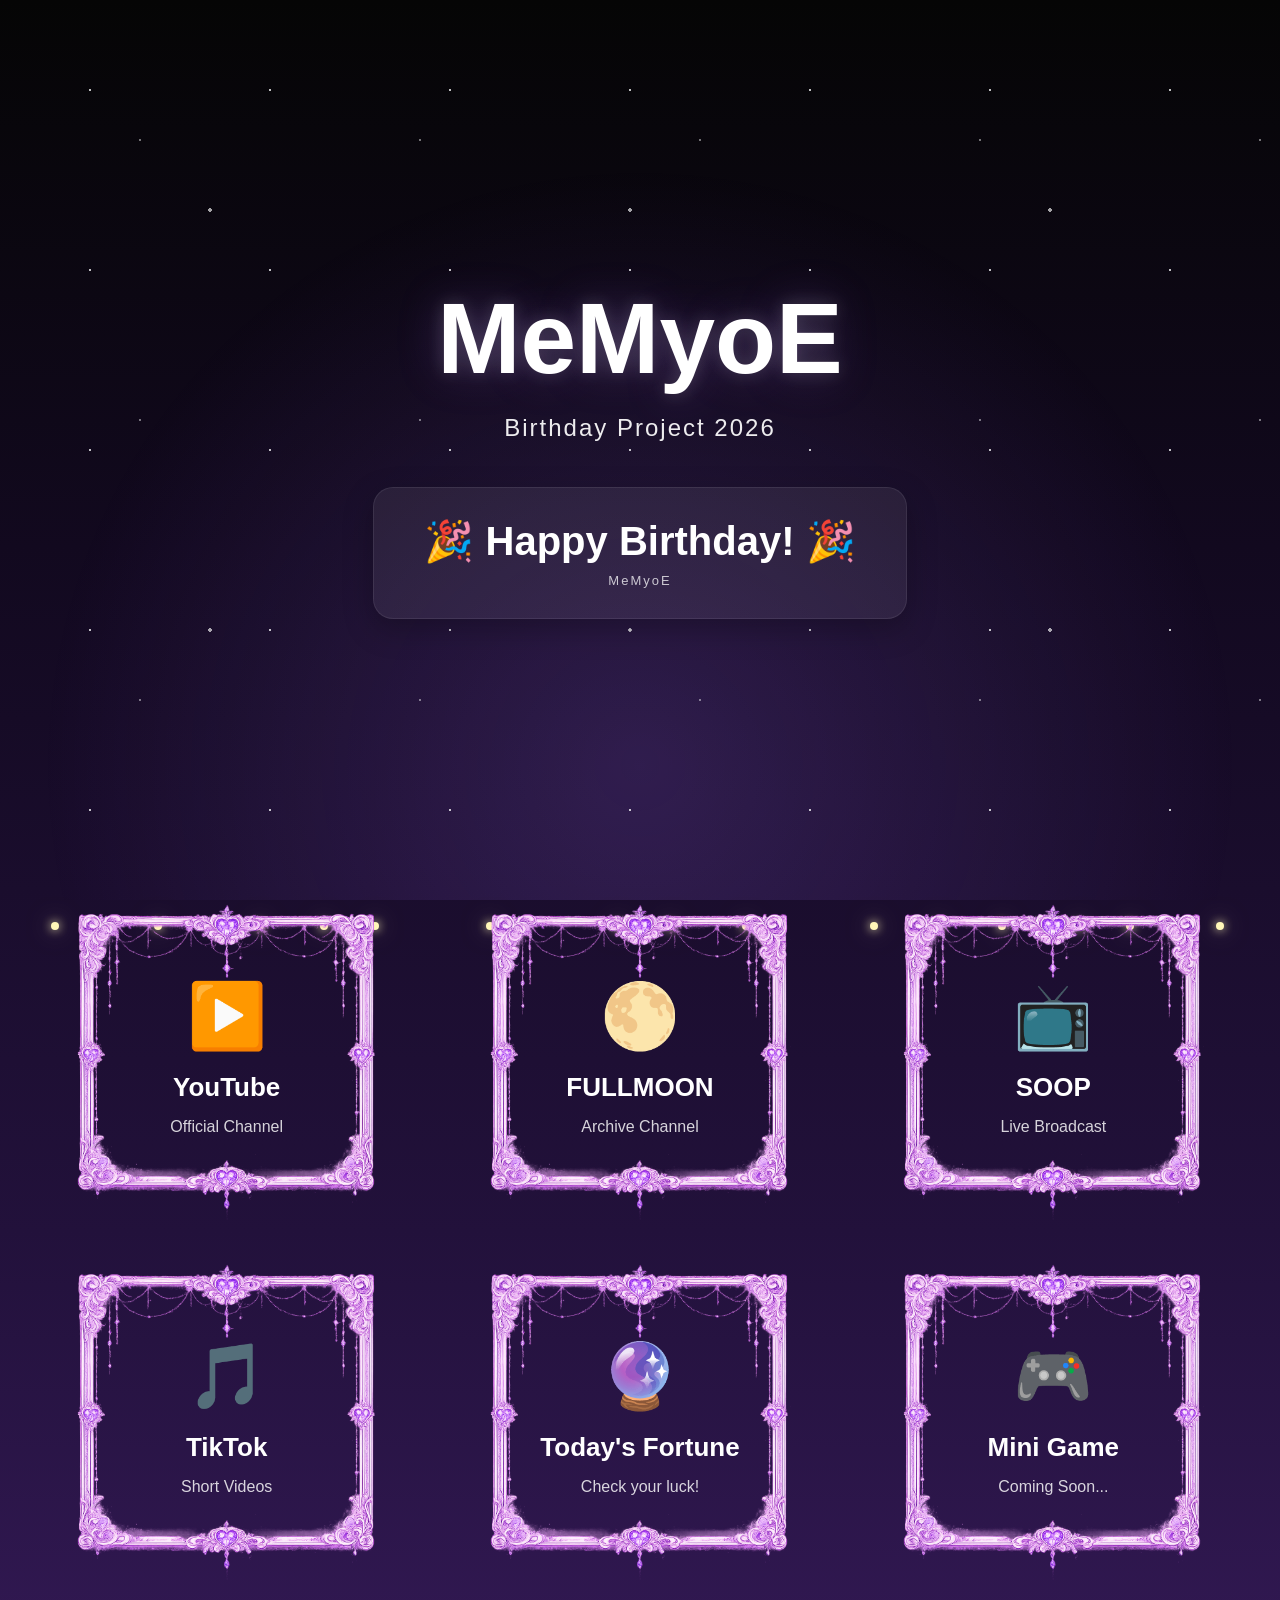
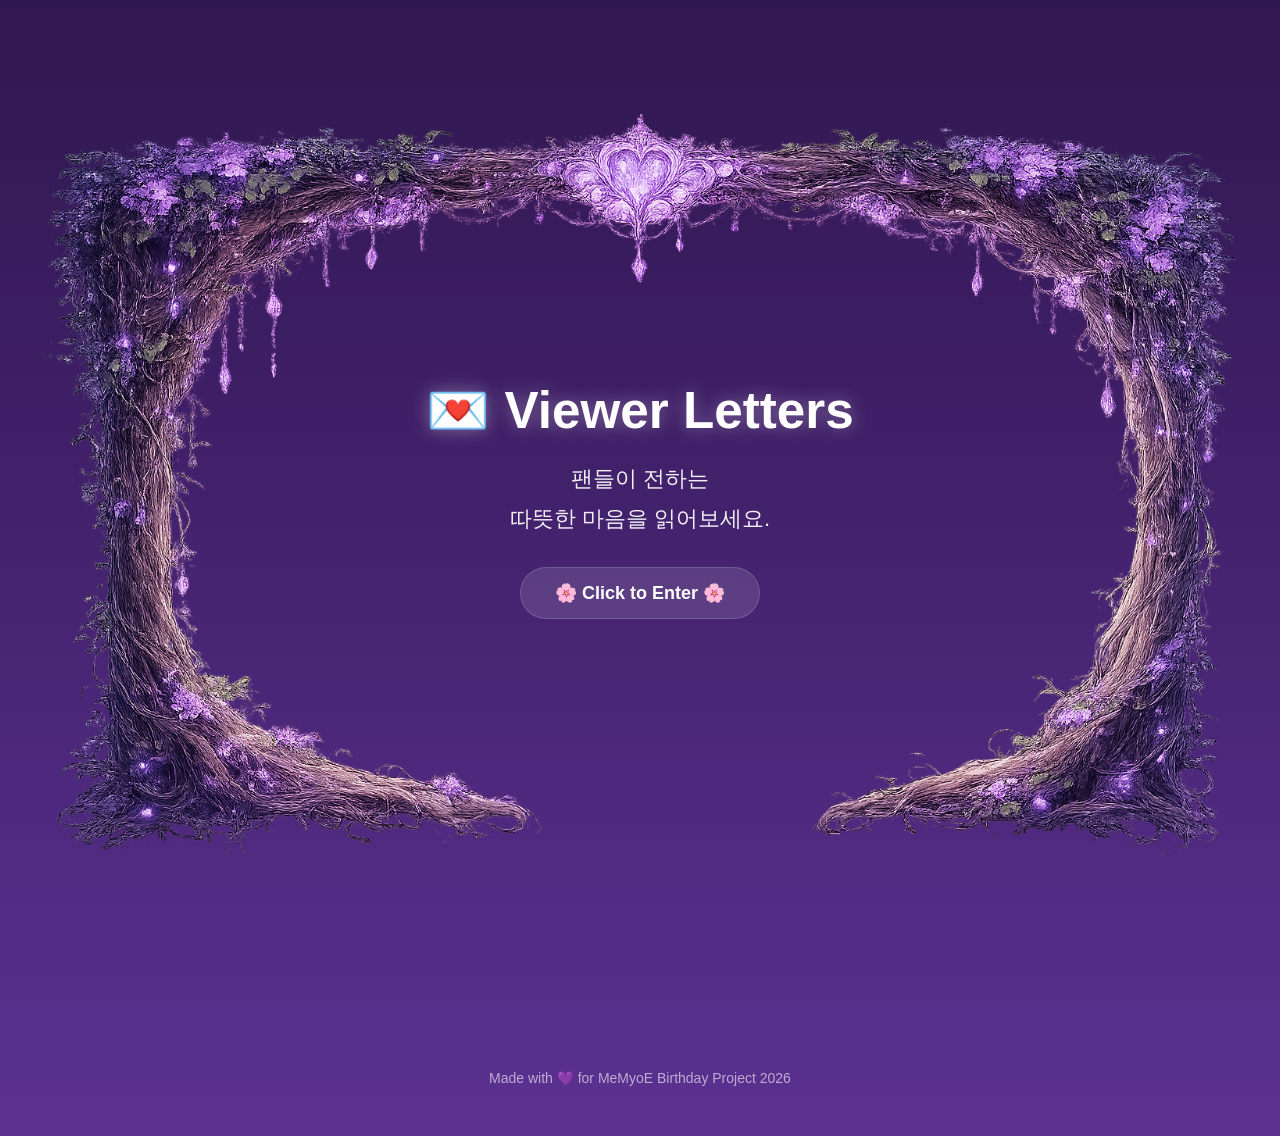
==== main.html @ ab57ef1c "Add files via upload" ====
<!DOCTYPE html>
<html lang="ko">

<head>

    <meta charset="UTF-8">
    <meta name="viewport" content="width=device-width, initial-scale=1.0">

    <title>MeMyoE Birthday Project</title>

    <link rel="stylesheet" href="main.css">

</head>

<body>

    <!-- ========================= -->
    <!-- BGM -->
    <!-- ========================= -->

    <audio id="bgm" autoplay loop preload="auto">
        <source src="audio/bgm.mp3" type="audio/mpeg">
    </audio>

    <!-- ========================= -->
    <!-- Background -->
    <!-- ========================= -->

    <div class="background-glow"></div>

    <div class="stars"></div>

    <div class="fireflies">
        <span></span><span></span><span></span><span></span><span></span>
        <span></span><span></span><span></span><span></span><span></span>
        <span></span><span></span><span></span><span></span><span></span>
    </div>

    <!-- ========================= -->
    <!-- Hero -->
    <!-- ========================= -->

    <section class="hero">

        <h1 class="title">
            MeMyoE
        </h1>

        <p class="subtitle">
            Birthday Project 2026
        </p>

        <!-- Countdown -->

        <div id="countdown">

            <div class="count-box">
                <span id="days">00</span>
                <small>DAYS</small>
            </div>

            <div class="count-box">
                <span id="hours">00</span>
                <small>HOURS</small>
            </div>

            <div class="count-box">
                <span id="minutes">00</span>
                <small>MINUTES</small>
            </div>

            <div class="count-box">
                <span id="seconds">00</span>
                <small>SECONDS</small>
            </div>

        </div>

    </section>

    <!-- ========================= -->
    <!-- Menu -->
    <!-- ========================= -->

    <section class="menu-grid">

        <!-- YouTube -->

        <div class="menu-card"
             onclick="window.open('https://www.youtube.com/@VeryVENY','_blank')">

            <img src="images/frame.png"
                 class="card-frame"
                 alt="frame">

            <div class="card-content">

                <div class="icon">▶️</div>

                <h3>YouTube</h3>

                <p>Official Channel</p>

            </div>

        </div>

        <!-- FULLMOON -->

        <div class="menu-card"
             onclick="window.open('https://www.youtube.com/@VENY_FULLMOON','_blank')">

            <img src="images/frame.png"
                 class="card-frame"
                 alt="frame">

            <div class="card-content">

                <div class="icon">🌕</div>

                <h3>FULLMOON</h3>

                <p>Archive Channel</p>

            </div>

        </div>

        <!-- SOOP -->

        <div class="menu-card"
             onclick="window.open('https://www.sooplive.com/station/veryveny','_blank')">

            <img src="images/frame.png"
                 class="card-frame"
                 alt="frame">

            <div class="card-content">

                <div class="icon">📺</div>

                <h3>SOOP</h3>

                <p>Live Broadcast</p>

            </div>

        </div>

        <!-- TikTok -->

        <div class="menu-card"
             onclick="window.open('https://www.tiktok.com/@veryvenyy','_blank')">

            <img src="images/frame.png"
                 class="card-frame"
                 alt="frame">

            <div class="card-content">

                <div class="icon">🎵</div>

                <h3>TikTok</h3>

                <p>Short Videos</p>

            </div>

        </div>

        <!-- Today's Fortune -->

        <div class="menu-card"
             onclick="showFortune()">

            <img src="images/frame.png"
                 class="card-frame"
                 alt="frame">

            <div class="card-content">

                <div class="icon">🔮</div>

                <h3>Today's Fortune</h3>

                <p>Check your luck!</p>

            </div>

        </div>

        <!-- Mini Game -->

        <div class="menu-card">

            <img src="images/frame.png"
                 class="card-frame"
                 alt="frame">

            <div class="card-content">

                <div class="icon">🎮</div>

                <h3>Mini Game</h3>

                <p>Coming Soon...</p>

            </div>

        </div>

    </section>

        <!-- ========================================= -->
    <!-- Viewer Letters -->
    <!-- ========================================= -->

    <section class="viewer-letters"
         onclick="openLetters()">

        <!-- 나무 프레임 -->
        <img
            src="images/viewer_letters_frame.png"
            alt="Viewer Letters"
            class="viewer-frame"
        >

        <!-- 프레임 안 내용 -->
        <div class="viewer-content">

            <h2>💌 Viewer Letters</h2>

            <p>
                팬들이 전하는<br>
                따뜻한 마음을 읽어보세요.
            </p>

            <div class="viewer-enter">
                🌸 Click to Enter 🌸
            </div>

        </div>

    </section>

    <!-- ========================================= -->
    <!-- Fortune Modal -->
    <!-- ========================================= -->

    <div id="fortuneModal" class="fortune-modal">

        <div class="fortune-box">

            <h2>
                🔮 Today's Fortune
            </h2>

            <p id="fortuneText">
            </p>

            <button onclick="closeFortune()">
                닫기
            </button>

        </div>

    </div>

    <!-- ========================================= -->
    <!-- Footer -->
    <!-- ========================================= -->

    <footer class="footer">

        <p>
            Made with 💜 for MeMyoE Birthday Project 2026
        </p>

    </footer>

    <!-- ========================================= -->
    <!-- Script -->
    <!-- ========================================= -->

    <script src="main.js"></script>
    
    <!-- ========================= -->
    <!-- Photo Transition -->
    <!-- ========================= -->

    <div id="photoTransition">

     <!-- 11시 방향 -->
     <img src="images/photo1.png" class="transition-photo p1" alt="">
     <img src="images/photo2.png" class="transition-photo p2" alt="">
     <img src="images/photo3.png" class="transition-photo p3" alt="">

     <!-- 5시 방향 -->
     <img src="images/photo4.png" class="transition-photo p4" alt="">
     <img src="images/photo5.png" class="transition-photo p5" alt="">
     <img src="images/photo6.png" class="transition-photo p6" alt="">

    </div>
    
</body>

</html>
---- main.css ----
/* ========================================= */
/* main.css - Part 1                         */
/* Background + Hero + Countdown             */
/* ========================================= */

*{
    margin:0;
    padding:0;
    box-sizing:border-box;
}

html{
    scroll-behavior:smooth;
}

body{

    font-family:"Pretendard","Noto Sans KR",sans-serif;

    color:#ffffff;

    overflow-x:hidden;

    min-height:100vh;

    background:linear-gradient(
        180deg,
        #050505 0%,
        #12091f 20%,
        #22113b 45%,
        #3b1d61 70%,
        #5c3192 100%
    );

    position:relative;

}

/* ========================================= */
/* 배경 Glow */
/* ========================================= */

.background-glow{

    position:fixed;

    inset:0;

    pointer-events:none;

    z-index:-3;

    background:
        radial-gradient(
            circle at 50% 85%,
            rgba(165,110,255,.18),
            transparent 60%
        );

}

/* ========================================= */
/* 별 */
/* ========================================= */

.stars{

    position:fixed;

    inset:0;

    z-index:-2;

    pointer-events:none;

    opacity:.8;

    background-image:

        radial-gradient(circle,rgba(255,255,255,.95) 1px,transparent 1px),

        radial-gradient(circle,rgba(255,255,255,.55) 1px,transparent 1px),

        radial-gradient(circle,rgba(255,255,255,.8) 2px,transparent 2px);

    background-size:

        180px 180px,

        280px 280px,

        420px 420px;

    animation:twinkle 9s linear infinite;

}

@keyframes twinkle{

    0%{

        opacity:.35;

    }

    50%{

        opacity:1;

    }

    100%{

        opacity:.35;

    }

}

/* ========================================= */
/* 반딧불이 */
/* ========================================= */

.fireflies{

    position:fixed;

    inset:0;

    z-index:-1;

    pointer-events:none;

}

.fireflies span{

    position:absolute;

    bottom:-30px;

    width:8px;

    height:8px;

    border-radius:50%;

    background:#fff7b8;

    box-shadow:

        0 0 10px rgba(255,247,180,.95),

        0 0 25px rgba(255,247,180,.55);

    animation:firefly linear infinite;

}

/* 위치 */

.fireflies span:nth-child(1){left:4%;animation-duration:9s;}
.fireflies span:nth-child(2){left:12%;animation-duration:12s;}
.fireflies span:nth-child(3){left:20%;animation-duration:10s;}
.fireflies span:nth-child(4){left:29%;animation-duration:13s;}
.fireflies span:nth-child(5){left:38%;animation-duration:11s;}
.fireflies span:nth-child(6){left:48%;animation-duration:15s;}
.fireflies span:nth-child(7){left:58%;animation-duration:12s;}
.fireflies span:nth-child(8){left:68%;animation-duration:14s;}
.fireflies span:nth-child(9){left:78%;animation-duration:10s;}
.fireflies span:nth-child(10){left:88%;animation-duration:16s;}
.fireflies span:nth-child(11){left:95%;animation-duration:13s;}
.fireflies span:nth-child(12){left:25%;animation-duration:11s;}
.fireflies span:nth-child(13){left:52%;animation-duration:15s;}
.fireflies span:nth-child(14){left:73%;animation-duration:12s;}
.fireflies span:nth-child(15){left:84%;animation-duration:14s;}

@keyframes firefly{

    0%{

        transform:
            translateY(0)
            translateX(0);

        opacity:0;

    }

    10%{

        opacity:1;

    }

    50%{

        transform:
            translateY(-45vh)
            translateX(-18px);

    }

    100%{

        transform:
            translateY(-110vh)
            translateX(18px);

        opacity:0;

    }

}

/* ========================================= */
/* Hero */
/* ========================================= */

.hero{

    min-height:100vh;

    display:flex;

    flex-direction:column;

    justify-content:center;

    align-items:center;

    text-align:center;

    padding:60px 20px;

}

.title{

    font-size:clamp(68px,8vw,100px);

    font-weight:700;

    text-shadow:

        0 0 18px rgba(255,255,255,.18),

        0 0 45px rgba(170,120,255,.25);

}

.subtitle{

    margin-top:18px;

    font-size:24px;

    letter-spacing:2px;

    opacity:.92;

}

.hero-message{

    margin-top:36px;

    font-size:20px;

    line-height:1.9;

    opacity:.88;

}

.scroll-indicator{

    margin-top:65px;

    opacity:.7;

    animation:floatArrow 2s ease-in-out infinite;

}

@keyframes floatArrow{

    0%{

        transform:translateY(0);

    }

    50%{

        transform:translateY(8px);

    }

    100%{

        transform:translateY(0);

    }

}

/* ========================================= */
/* Countdown */
/* ========================================= */

#countdown{

    display:flex;

    justify-content:center;

    flex-wrap:wrap;

    gap:20px;

    margin-top:45px;

}

.count-box{

    width:120px;

    padding:24px 18px;

    border-radius:20px;

    background:rgba(255,255,255,.07);

    border:1px solid rgba(255,255,255,.08);

    backdrop-filter:blur(14px);

    box-shadow:

        0 10px 30px rgba(0,0,0,.25);

}

.count-box span{

    display:block;

    font-size:40px;

    font-weight:700;

}

.count-box small{

    display:block;

    margin-top:8px;

    font-size:13px;

    letter-spacing:2px;

    opacity:.75;

}

/* ========================================= */
/* Intro Card */
/* ========================================= */

.intro-card{

    width:min(900px,90%);

    margin:0 auto 120px auto;

    padding:60px 50px;

    text-align:center;

    border-radius:28px;

    background:rgba(255,255,255,.05);

    backdrop-filter:blur(15px);

    border:1px solid rgba(255,255,255,.08);

}

.intro-card h2{

    font-size:42px;

    margin-bottom:24px;

}

.intro-card p{

    font-size:19px;

    line-height:2;

    opacity:.88;

}


/* ========================================= */
/* Menu Grid (3 x 2) */
/* ========================================= */

.menu-grid{

    width:min(1200px,95%);

    margin:0 auto 120px auto;

    display:grid;

    grid-template-columns:repeat(3,1fr);

    gap:40px;

    justify-items:center;

    align-items:center;

}


/* ========================================= */
/* Menu Card */
/* ========================================= */

.menu-card{

    position:relative;

    width:320px;

    aspect-ratio:1 / 1;

    cursor:pointer;

    transition:
        transform .25s ease,
        filter .25s ease;

}

.menu-card:hover{

    transform:
        translateY(-10px)
        scale(1.03);

    filter:
        drop-shadow(0 0 24px rgba(170,120,255,.35));

}


/* ========================================= */
/* Frame Image */
/* ========================================= */

.card-frame{

    position:absolute;

    inset:0;

    width:100%;

    height:100%;

    object-fit:contain;

    pointer-events:none;

    user-select:none;

}


/* ========================================= */
/* Card Content */
/* ========================================= */

.card-content{

    position:absolute;

    inset:0;

    z-index:2;

    display:flex;

    flex-direction:column;

    justify-content:center;

    align-items:center;

    text-align:center;

    padding:42px;

}

.icon{

    font-size:64px;

    margin-bottom:18px;

}

.card-content h3{

    font-size:26px;

    margin-bottom:10px;

}

.card-content p{

    font-size:16px;

    line-height:1.8;

    opacity:.82;

}


/* ========================================= */
/* Fortune Modal */
/* ========================================= */

.fortune-modal{

    display:none;

    position:fixed;

    inset:0;

    justify-content:center;

    align-items:center;

    background:rgba(0,0,0,.72);

    z-index:9999;

}

.fortune-box{

    width:min(520px,92vw);

    padding:40px;

    border-radius:24px;

    text-align:center;

    background:#241638;

    border:1px solid rgba(255,255,255,.08);

    backdrop-filter:blur(14px);

}

.fortune-box h2{

    margin-bottom:20px;

}

.fortune-box p{

    font-size:18px;

    line-height:1.9;

    margin-bottom:25px;

}

.fortune-box button{

    padding:12px 26px;

    border:none;

    border-radius:12px;

    cursor:pointer;

    background:#8b5cf6;

    color:white;

    transition:.2s;

}

.fortune-box button:hover{

    transform:scale(1.05);

}


/* ========================================= */
/* Footer */
/* ========================================= */

.footer{

    padding:50px 20px;

    text-align:center;

    opacity:.6;

    font-size:14px;

}


/* ========================================= */
/* Fade Up */
/* ========================================= */

.hero,
.intro-card,
.menu-card{

    animation:fadeUp .8s ease both;

}

@keyframes fadeUp{

    from{

        opacity:0;

        transform:translateY(30px);

    }

    to{

        opacity:1;

        transform:translateY(0);

    }

}


/* ========================================= */
/* Scrollbar */
/* ========================================= */

::-webkit-scrollbar{

    width:10px;

}

::-webkit-scrollbar-track{

    background:#0b0714;

}

::-webkit-scrollbar-thumb{

    background:#7d58d6;

    border-radius:999px;

}


/* ========================================= */
/* Responsive */
/* ========================================= */

@media(max-width:1100px){

    .menu-grid{

        grid-template-columns:repeat(2,1fr);

    }

}

@media(max-width:768px){

    .menu-grid{

        grid-template-columns:1fr;

    }

    .menu-card{

        width:280px;

    }

    .intro-card{

        padding:36px 24px;

    }

    .intro-card h2{

        font-size:30px;

    }

    .intro-card p{

        font-size:16px;

    }

    .icon{

        font-size:52px;

    }

    .card-content h3{

        font-size:22px;

    }

}

/* ========================================= */
/* Viewer Letters */
/* ========================================= */

.viewer-letters{

    position:relative;

    width:min(1200px,95%);

    margin:20px auto 120px auto;

    cursor:pointer;

    transition:
        transform .3s ease,
        filter .3s ease;

}

.viewer-letters:hover{

    transform:translateY(-6px) scale(1.01);

    filter:
        drop-shadow(0 0 30px rgba(190,140,255,.35));

}

.viewer-frame{

    width:100%;

    display:block;

    object-fit:contain;

    user-select:none;

    pointer-events:none;

}

.viewer-content{

    position:absolute;

    inset:0;

    display:flex;

    flex-direction:column;

    justify-content:center;

    align-items:center;

    text-align:center;

    padding:60px;

}

.viewer-content h2{

    font-size:clamp(42px,4vw,64px);

    margin-bottom:18px;

    text-shadow:
        0 0 18px rgba(255,255,255,.35);

}

.viewer-content p{

    font-size:22px;

    line-height:1.8;

    opacity:.92;

    margin-bottom:28px;

}

.viewer-enter{

    padding:14px 34px;

    border-radius:999px;

    background:rgba(255,255,255,.12);

    backdrop-filter:blur(10px);

    border:1px solid rgba(255,255,255,.15);

    font-size:18px;

    font-weight:bold;

    transition:.25s;

}

.viewer-letters:hover .viewer-enter{

    transform:scale(1.05);

    background:rgba(255,255,255,.18);

}

/* ========================================= */
/* Mobile */
/* ========================================= */

@media(max-width:768px){

    .viewer-content{

        padding:25px;

    }

    .viewer-content h2{

        font-size:30px;

    }

    .viewer-content p{

        font-size:15px;

        margin-bottom:16px;

    }

    .viewer-enter{

        font-size:14px;

        padding:10px 20px;

    }

}

/* ========================================= */
/* CINEMATIC PHOTO TRANSITION                */
/* ========================================= */

#photoTransition{
    position: fixed;
    inset: 0;
    z-index: 99999;
    pointer-events: none;
    overflow: hidden;
}

.transition-photo{
    position: absolute;

    width: 34vw;
    max-width: 520px;
    aspect-ratio: 1 / 1;

    object-fit: cover;

    opacity: 0;

    transition:
        top 1.3s ease,
        left 1.3s ease,
        right 1.3s ease,
        bottom 1.3s ease,
        opacity .2s linear,
        transform 1.3s ease;

    box-shadow: 0 12px 40px rgba(0,0,0,.45);
}

/* ---------- 시작 위치 ---------- */

/* 좌상단 그룹 */

.p1{ top:-40%; left:-35%; transform:rotate(-12deg); }
.p2{ top:-45%; left:-5%;  transform:rotate(-6deg); }
.p3{ top:-20%; left:-40%; transform:rotate(8deg); }

/* 우하단 그룹 */

.p4{ bottom:-40%; right:-35%; transform:rotate(10deg); }
.p5{ bottom:-45%; right:-5%;  transform:rotate(5deg); }
.p6{ bottom:-20%; right:-40%; transform:rotate(-8deg); }

/* ---------- 도착 위치 (겹치지 않음) ---------- */

#photoTransition.active .p1{
    opacity:1;
    top:0;
    left:0;
}

#photoTransition.active .p2{
    opacity:1;
    top:0;
    left:33.33%;
}

#photoTransition.active .p3{
    opacity:1;
    top:0;
    left:66.66%;
}

#photoTransition.active .p4{
    opacity:1;
    bottom:0;
    right:66.66%;
}

#photoTransition.active .p5{
    opacity:1;
    bottom:0;
    right:33.33%;
}

#photoTransition.active .p6{
    opacity:1;
    bottom:0;
    right:0;
}
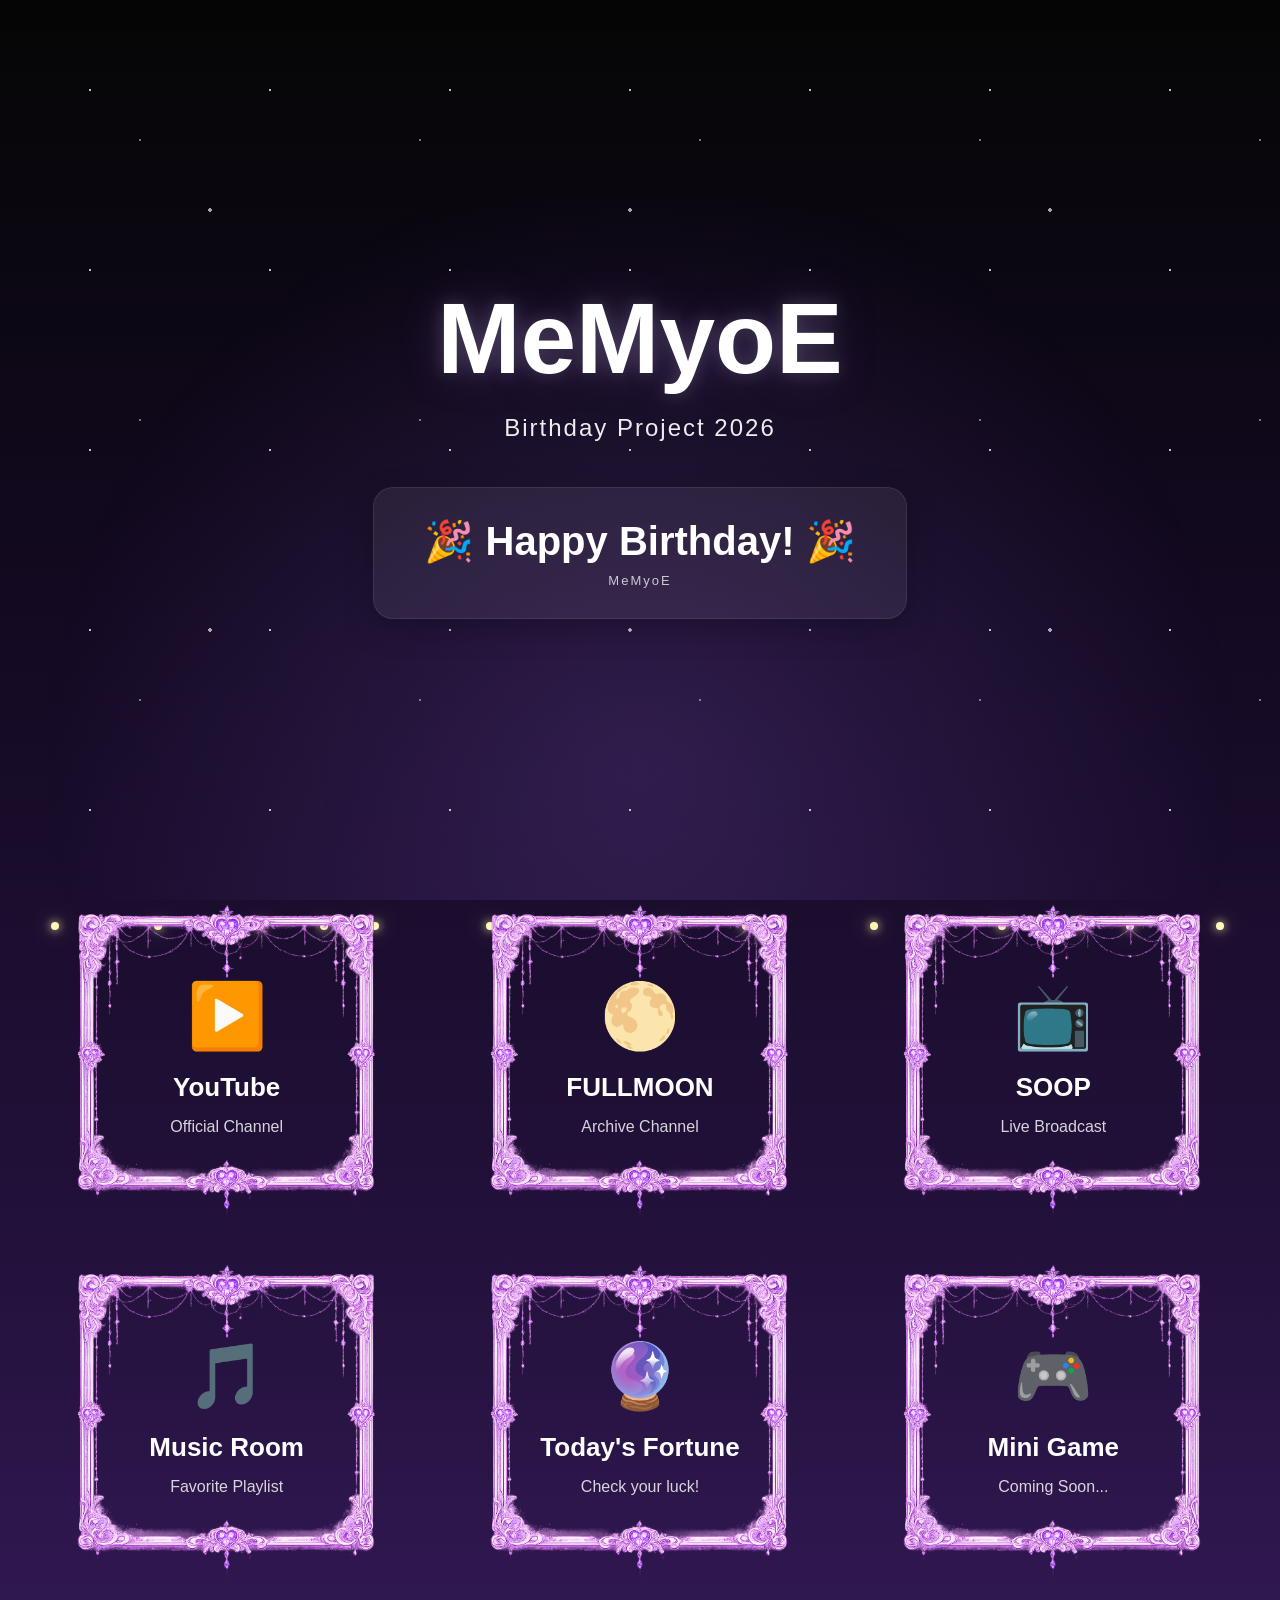
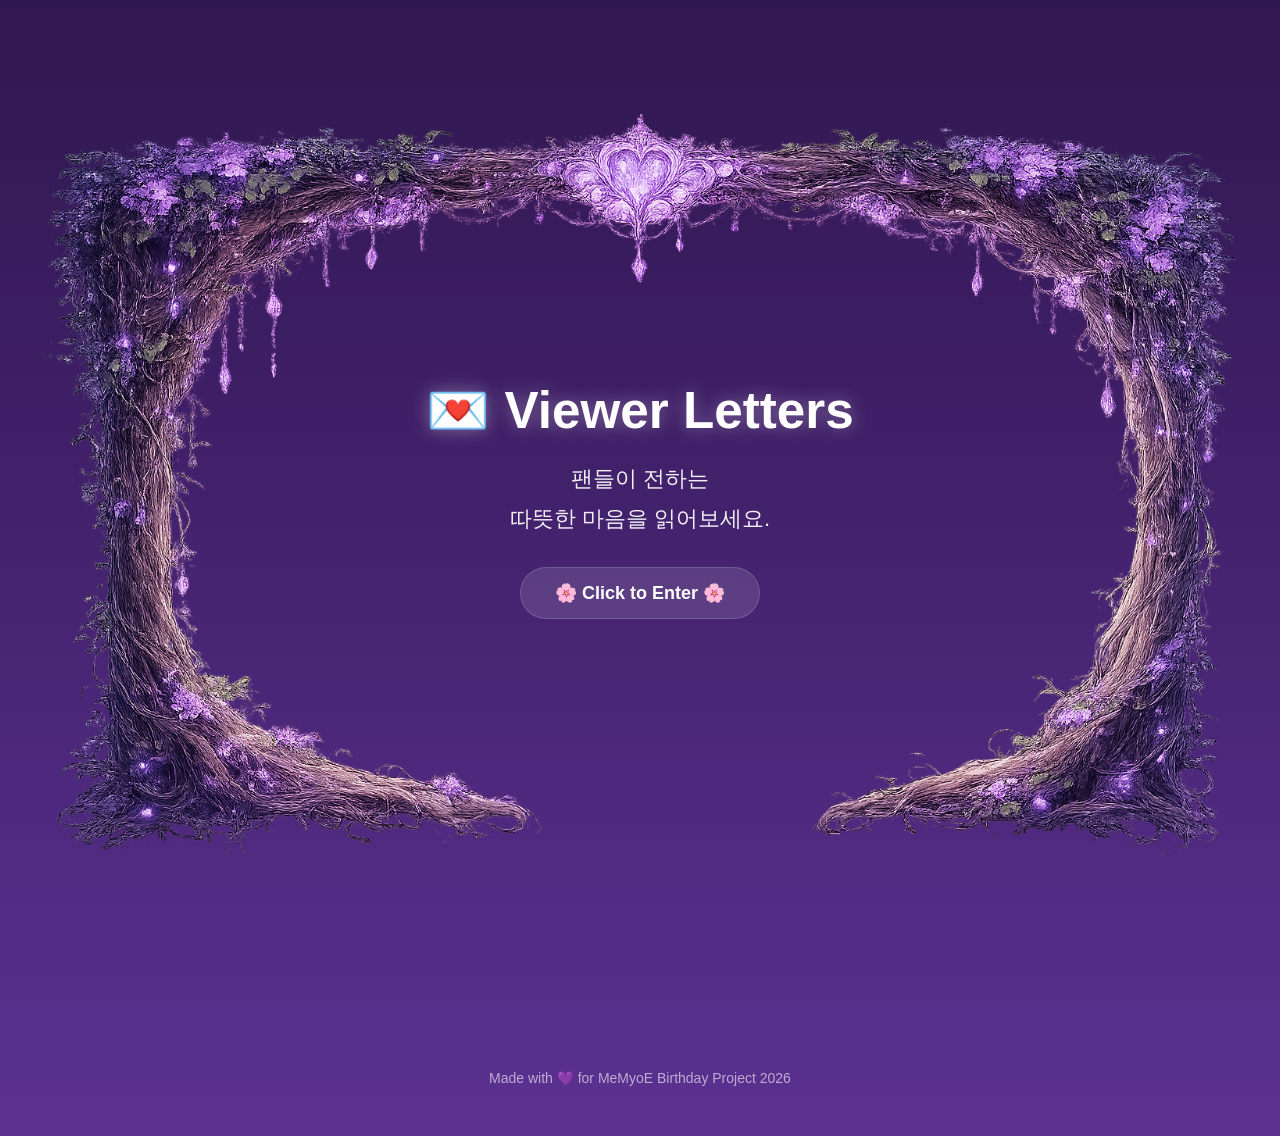
==== commit b90aeaa6: "Update main.html" ====
--- a/main.html
+++ b/main.html
@@ -147,10 +147,10 @@
 
         </div>
 
-        <!-- TikTok -->
-
-        <div class="menu-card"
-             onclick="window.open('https://www.tiktok.com/@veryvenyy','_blank')">
+        <!-- Music Room -->
+
+        <div class="menu-card"
+             onclick="location.href='music.html'">
 
             <img src="images/frame.png"
                  class="card-frame"
@@ -160,9 +160,9 @@
 
                 <div class="icon">🎵</div>
 
-                <h3>TikTok</h3>
-
-                <p>Short Videos</p>
+                <h3>Music Room</h3>
+
+                <p>Favorite Playlist</p>
 
             </div>
 
@@ -304,4 +304,4 @@
     
 </body>
 
-</html>+</html>
